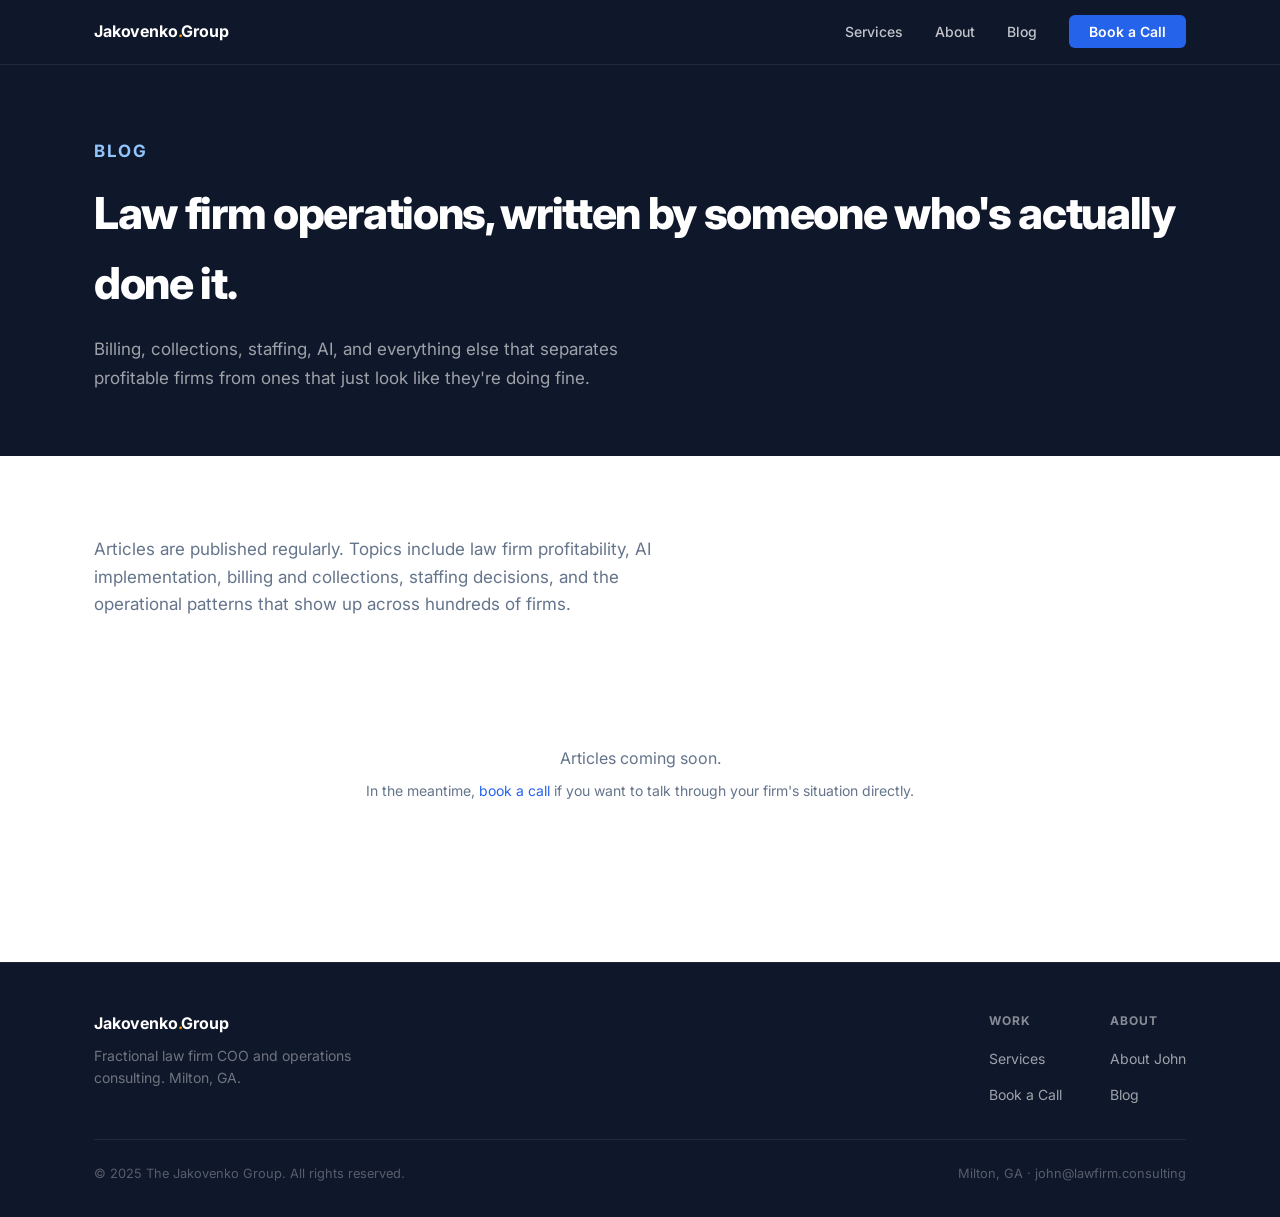
==== blog.html @ 61ae285a "Initial site: The Jakovenko Group — lawfirm.consulting" ====
<!DOCTYPE html>
<html lang="en">
<head>
  <meta charset="UTF-8">
  <meta name="viewport" content="width=device-width, initial-scale=1.0">
  <title>Blog | The Jakovenko Group</title>
  <meta name="description" content="Law firm operations, AI in legal, billing and collections, and what actually makes firms profitable. Written by someone who's been inside hundreds of them.">
  <link rel="canonical" href="https://lawfirm.consulting/blog">
  <link rel="preconnect" href="https://fonts.googleapis.com">
  <link rel="preconnect" href="https://fonts.gstatic.com" crossorigin>
  <link href="https://fonts.googleapis.com/css2?family=Inter:wght@400;500;600;700;800&display=swap" rel="stylesheet">
  <link rel="stylesheet" href="style.css">
</head>
<body>

<nav>
  <div class="container nav-inner">
    <a href="/" class="nav-logo">Jakovenko<span>.</span>Group</a>
    <ul class="nav-links">
      <li><a href="services.html">Services</a></li>
      <li><a href="about.html">About</a></li>
      <li><a href="blog.html">Blog</a></li>
      <li><a href="contact.html" class="nav-cta">Book a Call</a></li>
    </ul>
  </div>
</nav>

<section class="page-hero">
  <div class="container">
    <p class="section-label" style="color: #93c5fd;">Blog</p>
    <h1>Law firm operations, written by someone who's actually done it.</h1>
    <p>Billing, collections, staffing, AI, and everything else that separates profitable firms from ones that just look like they're doing fine.</p>
  </div>
</section>

<section class="section">
  <div class="container">
    <p style="color: var(--muted); font-size: 1.0625rem; max-width: 600px;">Articles are published regularly. Topics include law firm profitability, AI implementation, billing and collections, staffing decisions, and the operational patterns that show up across hundreds of firms.</p>

    <div class="blog-grid" style="margin-top: 48px;">
      <!-- Articles will be added here as the SEO pipeline produces them -->
      <div style="grid-column: 1 / -1; text-align: center; padding: 80px 0; color: var(--muted);">
        <p style="font-size: 1rem;">Articles coming soon.</p>
        <p style="font-size: 0.875rem; margin-top: 8px;">In the meantime, <a href="contact.html">book a call</a> if you want to talk through your firm's situation directly.</p>
      </div>
    </div>
  </div>
</section>

<footer>
  <div class="container">
    <div class="footer-inner">
      <div class="footer-brand">
        <a href="/" class="nav-logo">Jakovenko<span>.</span>Group</a>
        <p>Fractional law firm COO and operations consulting. Milton, GA.</p>
      </div>
      <div class="footer-links">
        <div class="footer-col">
          <h5>Work</h5>
          <ul>
            <li><a href="services.html">Services</a></li>
            <li><a href="contact.html">Book a Call</a></li>
          </ul>
        </div>
        <div class="footer-col">
          <h5>About</h5>
          <ul>
            <li><a href="about.html">About John</a></li>
            <li><a href="blog.html">Blog</a></li>
          </ul>
        </div>
      </div>
    </div>
    <div class="footer-bottom">
      <p>© 2025 The Jakovenko Group. All rights reserved.</p>
      <p>Milton, GA · <a href="mailto:john@lawfirm.consulting" style="color: rgba(255,255,255,0.3);">john@lawfirm.consulting</a></p>
    </div>
  </div>
</footer>

</body>
</html>
---- style.css ----
/* The Jakovenko Group — Shared Stylesheet */

*, *::before, *::after { box-sizing: border-box; margin: 0; padding: 0; }

:root {
  --dark:    #0f172a;
  --navy:    #1e293b;
  --slate:   #334155;
  --mid:     #64748b;
  --light:   #f1f5f9;
  --white:   #ffffff;
  --accent:  #2563eb;
  --accent2: #1d4ed8;
  --gold:    #f59e0b;
  --text:    #1e293b;
  --muted:   #64748b;
  --border:  #e2e8f0;
  --radius:  6px;
  --max:     1140px;
}

html { font-size: 16px; scroll-behavior: smooth; }

body {
  font-family: 'Inter', system-ui, -apple-system, sans-serif;
  color: var(--text);
  background: var(--white);
  line-height: 1.6;
  -webkit-font-smoothing: antialiased;
}

a { color: var(--accent); text-decoration: none; }
a:hover { text-decoration: underline; }

img { max-width: 100%; height: auto; display: block; }

/* ── Layout ─────────────────────────────────── */
.container { max-width: var(--max); margin: 0 auto; padding: 0 24px; }
.section    { padding: 80px 0; }
.section-sm { padding: 48px 0; }

/* ── Nav ─────────────────────────────────────── */
nav {
  background: var(--dark);
  position: sticky;
  top: 0;
  z-index: 100;
  border-bottom: 1px solid rgba(255,255,255,0.08);
}
.nav-inner {
  display: flex;
  align-items: center;
  justify-content: space-between;
  height: 64px;
}
.nav-logo {
  color: var(--white);
  font-size: 1rem;
  font-weight: 700;
  letter-spacing: -0.01em;
  text-decoration: none;
}
.nav-logo span { color: var(--gold); }
.nav-links { display: flex; gap: 32px; list-style: none; }
.nav-links a { color: rgba(255,255,255,0.75); font-size: 0.875rem; font-weight: 500; transition: color 0.15s; }
.nav-links a:hover { color: var(--white); text-decoration: none; }
.nav-cta {
  background: var(--accent);
  color: var(--white) !important;
  padding: 8px 20px;
  border-radius: var(--radius);
  font-weight: 600 !important;
  font-size: 0.875rem !important;
  transition: background 0.15s !important;
}
.nav-cta:hover { background: var(--accent2) !important; }

/* ── Hero ────────────────────────────────────── */
.hero {
  background: var(--dark);
  padding: 100px 0 96px;
  position: relative;
  overflow: hidden;
}
.hero::before {
  content: '';
  position: absolute;
  inset: 0;
  background: radial-gradient(ellipse 80% 60% at 60% 40%, rgba(37,99,235,0.12) 0%, transparent 70%);
  pointer-events: none;
}
.hero-eyebrow {
  display: inline-flex;
  align-items: center;
  gap: 8px;
  background: rgba(37,99,235,0.15);
  border: 1px solid rgba(37,99,235,0.3);
  color: #93c5fd;
  font-size: 0.8rem;
  font-weight: 600;
  letter-spacing: 0.06em;
  text-transform: uppercase;
  padding: 6px 14px;
  border-radius: 100px;
  margin-bottom: 28px;
}
.hero h1 {
  font-size: clamp(2rem, 4.5vw, 3.25rem);
  font-weight: 800;
  color: var(--white);
  line-height: 1.15;
  letter-spacing: -0.03em;
  max-width: 760px;
  margin-bottom: 24px;
}
.hero h1 em { font-style: normal; color: var(--gold); }
.hero-sub {
  color: rgba(255,255,255,0.65);
  font-size: 1.125rem;
  max-width: 560px;
  margin-bottom: 40px;
  line-height: 1.7;
}
.hero-actions { display: flex; gap: 16px; flex-wrap: wrap; align-items: center; }
.btn {
  display: inline-flex;
  align-items: center;
  gap: 8px;
  font-size: 0.9375rem;
  font-weight: 600;
  padding: 13px 28px;
  border-radius: var(--radius);
  transition: all 0.15s;
  cursor: pointer;
  border: none;
  text-decoration: none;
}
.btn-primary { background: var(--accent); color: var(--white); }
.btn-primary:hover { background: var(--accent2); color: var(--white); text-decoration: none; }
.btn-ghost { background: transparent; color: rgba(255,255,255,0.8); border: 1px solid rgba(255,255,255,0.25); }
.btn-ghost:hover { border-color: rgba(255,255,255,0.6); color: var(--white); text-decoration: none; }
.hero-proof {
  margin-top: 64px;
  display: flex;
  gap: 48px;
  flex-wrap: wrap;
}
.proof-item { display: flex; flex-direction: column; }
.proof-num {
  font-size: 2rem;
  font-weight: 800;
  color: var(--white);
  letter-spacing: -0.03em;
  line-height: 1;
}
.proof-num span { color: var(--gold); }
.proof-label { color: rgba(255,255,255,0.5); font-size: 0.8rem; font-weight: 500; margin-top: 4px; }

/* ── Section headings ────────────────────────── */
.section-label {
  font-size: 0.75rem;
  font-weight: 700;
  letter-spacing: 0.1em;
  text-transform: uppercase;
  color: var(--accent);
  margin-bottom: 12px;
}
.section-title {
  font-size: clamp(1.5rem, 3vw, 2.25rem);
  font-weight: 800;
  letter-spacing: -0.025em;
  line-height: 1.2;
  color: var(--dark);
  margin-bottom: 16px;
}
.section-sub {
  font-size: 1.0625rem;
  color: var(--muted);
  max-width: 560px;
  line-height: 1.7;
}

/* ── Pull quote ──────────────────────────────── */
.pull-quote {
  background: var(--light);
  border-left: 4px solid var(--accent);
  padding: 32px 36px;
  border-radius: 0 var(--radius) var(--radius) 0;
  margin: 48px 0;
}
.pull-quote p {
  font-size: 1.25rem;
  font-weight: 600;
  color: var(--dark);
  line-height: 1.5;
  font-style: italic;
}
.pull-quote cite {
  display: block;
  font-size: 0.875rem;
  color: var(--muted);
  font-style: normal;
  margin-top: 12px;
  font-weight: 500;
}

/* ── Services ────────────────────────────────── */
.services-grid {
  display: grid;
  grid-template-columns: repeat(auto-fit, minmax(300px, 1fr));
  gap: 24px;
  margin-top: 48px;
}
.service-card {
  background: var(--white);
  border: 1px solid var(--border);
  border-radius: 8px;
  padding: 32px;
  transition: box-shadow 0.2s, border-color 0.2s;
}
.service-card:hover { box-shadow: 0 8px 32px rgba(0,0,0,0.08); border-color: var(--accent); }
.service-icon {
  width: 44px;
  height: 44px;
  background: rgba(37,99,235,0.08);
  border-radius: 8px;
  display: flex;
  align-items: center;
  justify-content: center;
  margin-bottom: 20px;
}
.service-icon svg { width: 22px; height: 22px; stroke: var(--accent); }
.service-card h3 { font-size: 1.0625rem; font-weight: 700; color: var(--dark); margin-bottom: 10px; letter-spacing: -0.01em; }
.service-card p { font-size: 0.9375rem; color: var(--muted); line-height: 1.65; }

/* ── Process ─────────────────────────────────── */
.process-bg { background: var(--dark); }
.process-bg .section-title { color: var(--white); }
.process-bg .section-label { color: #93c5fd; }
.process-bg .section-sub { color: rgba(255,255,255,0.6); }
.process-steps {
  display: grid;
  grid-template-columns: repeat(auto-fit, minmax(200px, 1fr));
  gap: 2px;
  margin-top: 48px;
  background: rgba(255,255,255,0.06);
  border-radius: 8px;
  overflow: hidden;
}
.process-step {
  background: rgba(255,255,255,0.03);
  padding: 32px 28px;
  position: relative;
}
.step-num {
  font-size: 0.75rem;
  font-weight: 700;
  letter-spacing: 0.08em;
  color: var(--gold);
  margin-bottom: 12px;
}
.process-step h3 { font-size: 0.9375rem; font-weight: 700; color: var(--white); margin-bottom: 8px; }
.process-step p { font-size: 0.875rem; color: rgba(255,255,255,0.5); line-height: 1.6; }

/* ── Belief block ────────────────────────────── */
.beliefs-grid {
  display: grid;
  grid-template-columns: repeat(auto-fit, minmax(280px, 1fr));
  gap: 24px;
  margin-top: 48px;
}
.belief-item { padding: 28px 0; border-top: 2px solid var(--border); }
.belief-item h4 { font-size: 1rem; font-weight: 700; color: var(--dark); margin-bottom: 8px; letter-spacing: -0.01em; }
.belief-item p { font-size: 0.9375rem; color: var(--muted); line-height: 1.65; }

/* ── CTA band ────────────────────────────────── */
.cta-band {
  background: var(--accent);
  padding: 72px 0;
  text-align: center;
}
.cta-band h2 {
  font-size: clamp(1.5rem, 3vw, 2.25rem);
  font-weight: 800;
  color: var(--white);
  letter-spacing: -0.025em;
  margin-bottom: 16px;
}
.cta-band p { color: rgba(255,255,255,0.8); font-size: 1.0625rem; margin-bottom: 36px; }
.btn-white { background: var(--white); color: var(--accent); }
.btn-white:hover { background: var(--light); color: var(--accent); text-decoration: none; }

/* ── Footer ──────────────────────────────────── */
footer {
  background: var(--dark);
  padding: 48px 0 32px;
  border-top: 1px solid rgba(255,255,255,0.06);
}
.footer-inner {
  display: flex;
  justify-content: space-between;
  align-items: flex-start;
  gap: 32px;
  flex-wrap: wrap;
  padding-bottom: 32px;
  border-bottom: 1px solid rgba(255,255,255,0.08);
}
.footer-brand p { font-size: 0.875rem; color: rgba(255,255,255,0.4); margin-top: 8px; max-width: 260px; }
.footer-links { display: flex; gap: 48px; flex-wrap: wrap; }
.footer-col h5 { color: rgba(255,255,255,0.5); font-size: 0.75rem; font-weight: 700; letter-spacing: 0.08em; text-transform: uppercase; margin-bottom: 16px; }
.footer-col ul { list-style: none; display: flex; flex-direction: column; gap: 10px; }
.footer-col a { color: rgba(255,255,255,0.6); font-size: 0.875rem; transition: color 0.15s; }
.footer-col a:hover { color: var(--white); text-decoration: none; }
.footer-bottom { display: flex; justify-content: space-between; align-items: center; padding-top: 24px; flex-wrap: wrap; gap: 12px; }
.footer-bottom p { color: rgba(255,255,255,0.3); font-size: 0.8rem; }

/* ── Page hero (interior pages) ─────────────── */
.page-hero { background: var(--dark); padding: 72px 0 64px; }
.page-hero h1 { font-size: clamp(1.75rem, 3.5vw, 2.75rem); font-weight: 800; color: var(--white); letter-spacing: -0.03em; margin-bottom: 16px; }
.page-hero p { color: rgba(255,255,255,0.6); font-size: 1.0625rem; max-width: 560px; line-height: 1.7; }

/* ── About specific ──────────────────────────── */
.about-grid { display: grid; grid-template-columns: 1fr 1fr; gap: 80px; align-items: start; }
.about-body p { font-size: 1.0625rem; color: var(--muted); line-height: 1.75; margin-bottom: 20px; }
.about-body p strong { color: var(--dark); font-weight: 600; }
.cred-list { list-style: none; display: flex; flex-direction: column; gap: 16px; }
.cred-list li { display: flex; align-items: flex-start; gap: 12px; font-size: 0.9375rem; color: var(--muted); }
.cred-list li::before { content: ''; width: 6px; height: 6px; border-radius: 50%; background: var(--accent); margin-top: 9px; flex-shrink: 0; }

/* ── Blog ────────────────────────────────────── */
.blog-grid { display: grid; grid-template-columns: repeat(auto-fill, minmax(320px, 1fr)); gap: 28px; margin-top: 48px; }
.blog-card { border: 1px solid var(--border); border-radius: 8px; overflow: hidden; transition: box-shadow 0.2s; }
.blog-card:hover { box-shadow: 0 6px 24px rgba(0,0,0,0.08); }
.blog-card-body { padding: 24px; }
.blog-tag { font-size: 0.75rem; font-weight: 700; color: var(--accent); text-transform: uppercase; letter-spacing: 0.06em; }
.blog-card h3 { font-size: 1rem; font-weight: 700; color: var(--dark); margin: 8px 0 10px; letter-spacing: -0.01em; line-height: 1.4; }
.blog-card p { font-size: 0.875rem; color: var(--muted); line-height: 1.6; }

/* ── Contact form ────────────────────────────── */
.contact-grid { display: grid; grid-template-columns: 1fr 1fr; gap: 80px; align-items: start; }
.contact-info h3 { font-size: 1.25rem; font-weight: 700; color: var(--dark); margin-bottom: 12px; letter-spacing: -0.02em; }
.contact-info p { font-size: 0.9375rem; color: var(--muted); line-height: 1.7; margin-bottom: 32px; }
.contact-detail { display: flex; flex-direction: column; gap: 12px; }
.contact-detail a { font-size: 0.9375rem; color: var(--text); font-weight: 500; }
form { display: flex; flex-direction: column; gap: 16px; }
label { font-size: 0.875rem; font-weight: 600; color: var(--dark); display: block; margin-bottom: 6px; }
input, textarea, select {
  width: 100%;
  padding: 11px 14px;
  font-size: 0.9375rem;
  border: 1px solid var(--border);
  border-radius: var(--radius);
  font-family: inherit;
  color: var(--text);
  background: var(--white);
  transition: border-color 0.15s;
}
input:focus, textarea:focus, select:focus {
  outline: none;
  border-color: var(--accent);
  box-shadow: 0 0 0 3px rgba(37,99,235,0.1);
}
textarea { resize: vertical; min-height: 140px; }
.form-note { font-size: 0.8rem; color: var(--muted); }

/* ── Responsive ──────────────────────────────── */
@media (max-width: 768px) {
  .nav-links { display: none; }
  .hero { padding: 64px 0 56px; }
  .hero-proof { gap: 32px; }
  .about-grid, .contact-grid { grid-template-columns: 1fr; gap: 40px; }
  .footer-inner { flex-direction: column; }
  .process-steps { grid-template-columns: 1fr; }
}
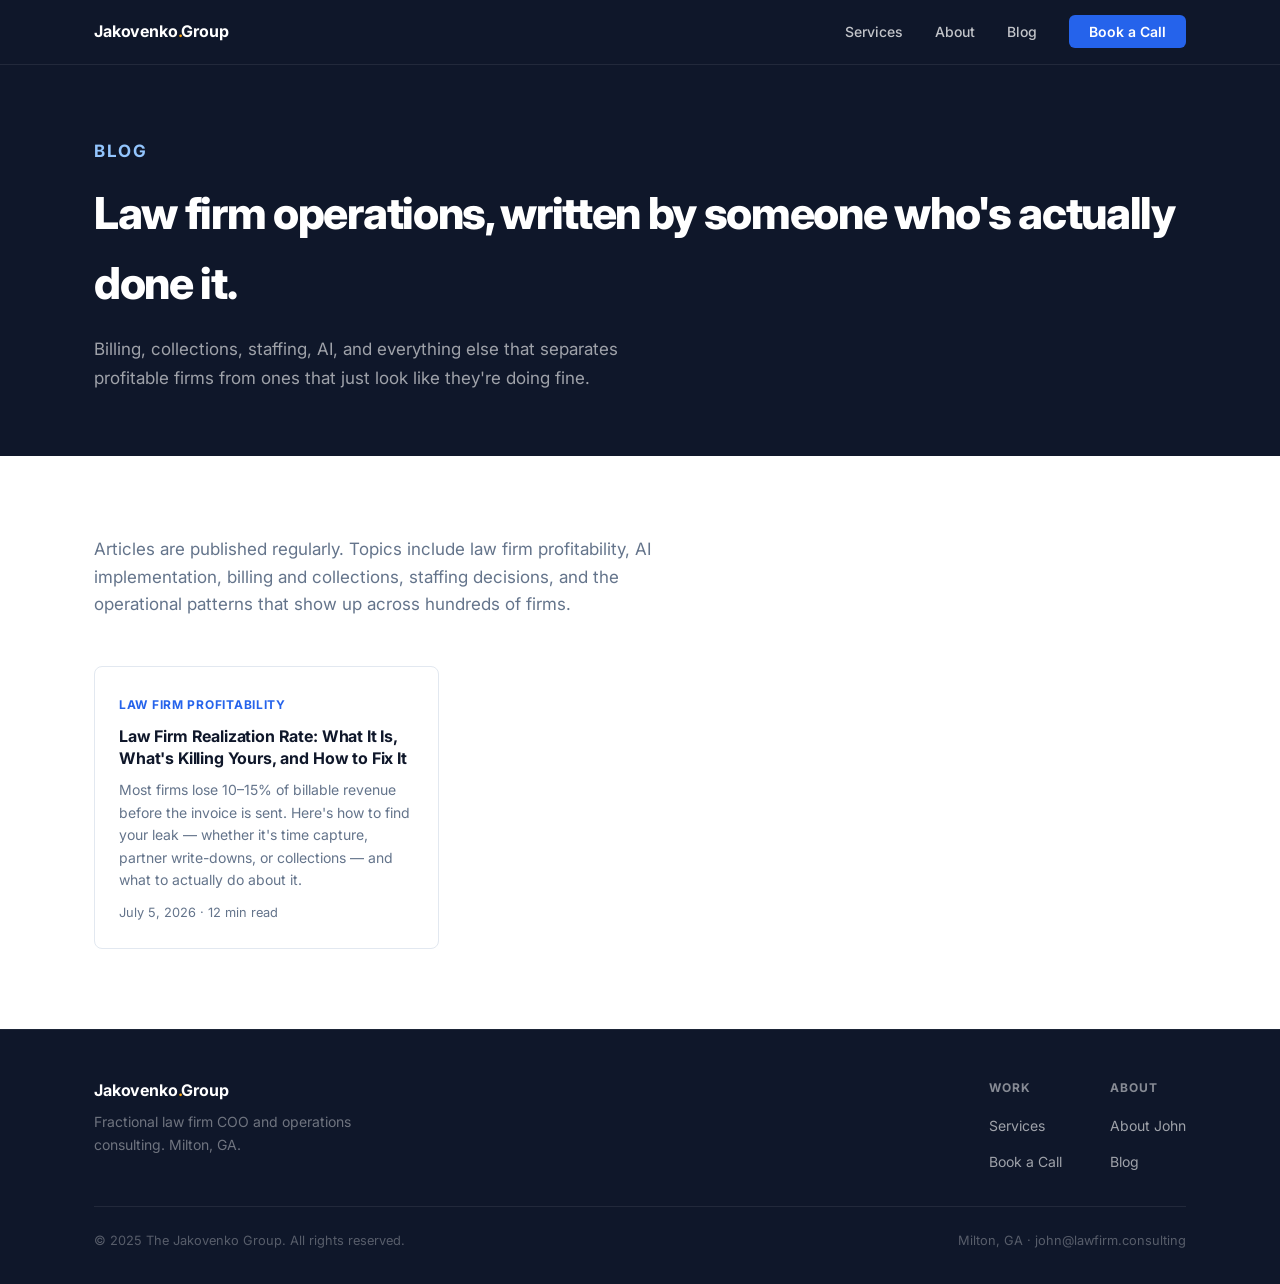
==== commit e1f8f4d8: "Add law firm realization rate article + update blog index and sitemap" ====
--- a/blog.html
+++ b/blog.html
@@ -38,11 +38,18 @@
     <p style="color: var(--muted); font-size: 1.0625rem; max-width: 600px;">Articles are published regularly. Topics include law firm profitability, AI implementation, billing and collections, staffing decisions, and the operational patterns that show up across hundreds of firms.</p>
 
     <div class="blog-grid" style="margin-top: 48px;">
-      <!-- Articles will be added here as the SEO pipeline produces them -->
-      <div style="grid-column: 1 / -1; text-align: center; padding: 80px 0; color: var(--muted);">
-        <p style="font-size: 1rem;">Articles coming soon.</p>
-        <p style="font-size: 0.875rem; margin-top: 8px;">In the meantime, <a href="contact.html">book a call</a> if you want to talk through your firm's situation directly.</p>
-      </div>
+
+      <a href="blog/law-firm-realization-rate.html" style="text-decoration: none; color: inherit;">
+        <div class="blog-card">
+          <div class="blog-card-body">
+            <span class="blog-tag">Law Firm Profitability</span>
+            <h3>Law Firm Realization Rate: What It Is, What's Killing Yours, and How to Fix It</h3>
+            <p>Most firms lose 10–15% of billable revenue before the invoice is sent. Here's how to find your leak — whether it's time capture, partner write-downs, or collections — and what to actually do about it.</p>
+            <p style="font-size: 0.8rem; color: var(--muted); margin-top: 12px;">July 5, 2026 · 12 min read</p>
+          </div>
+        </div>
+      </a>
+
     </div>
   </div>
 </section>
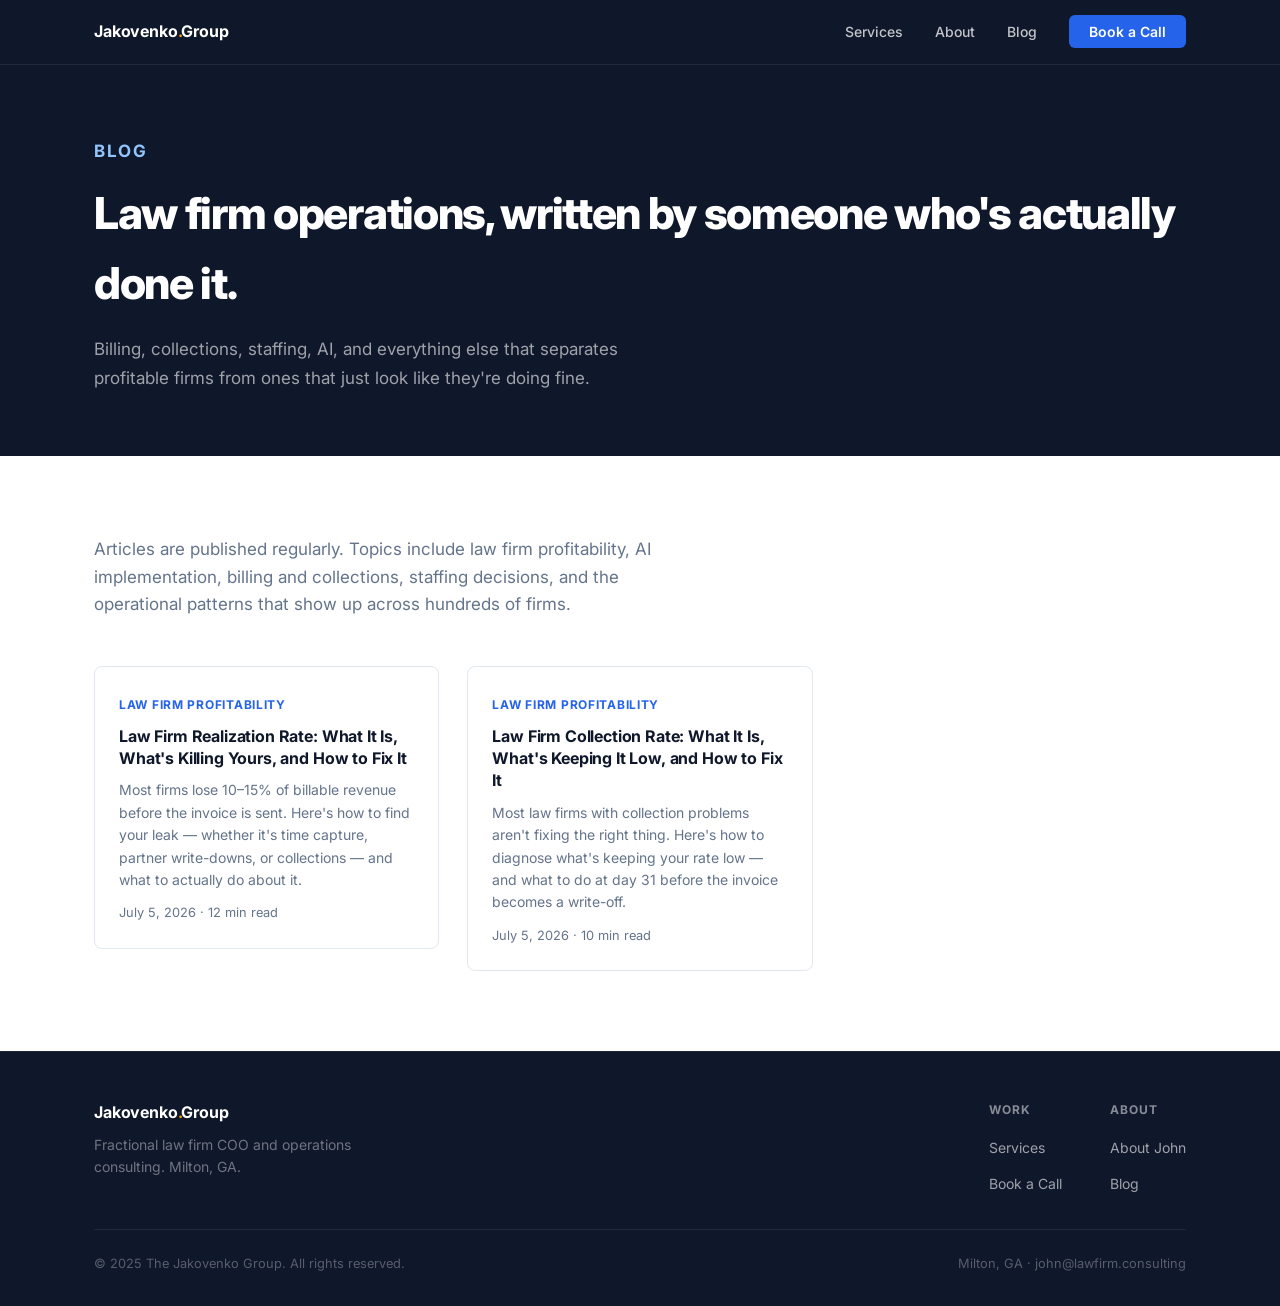
==== commit a3745774: "Add law firm collection rate article + cross-link from realization rate" ====
--- a/blog.html
+++ b/blog.html
@@ -50,6 +50,17 @@
         </div>
       </a>
 
+      <a href="blog/law-firm-collection-rate.html" style="text-decoration: none; color: inherit;">
+        <div class="blog-card">
+          <div class="blog-card-body">
+            <span class="blog-tag">Law Firm Profitability</span>
+            <h3>Law Firm Collection Rate: What It Is, What's Keeping It Low, and How to Fix It</h3>
+            <p>Most law firms with collection problems aren't fixing the right thing. Here's how to diagnose what's keeping your rate low — and what to do at day 31 before the invoice becomes a write-off.</p>
+            <p style="font-size: 0.8rem; color: var(--muted); margin-top: 12px;">July 5, 2026 · 10 min read</p>
+          </div>
+        </div>
+      </a>
+
     </div>
   </div>
 </section>
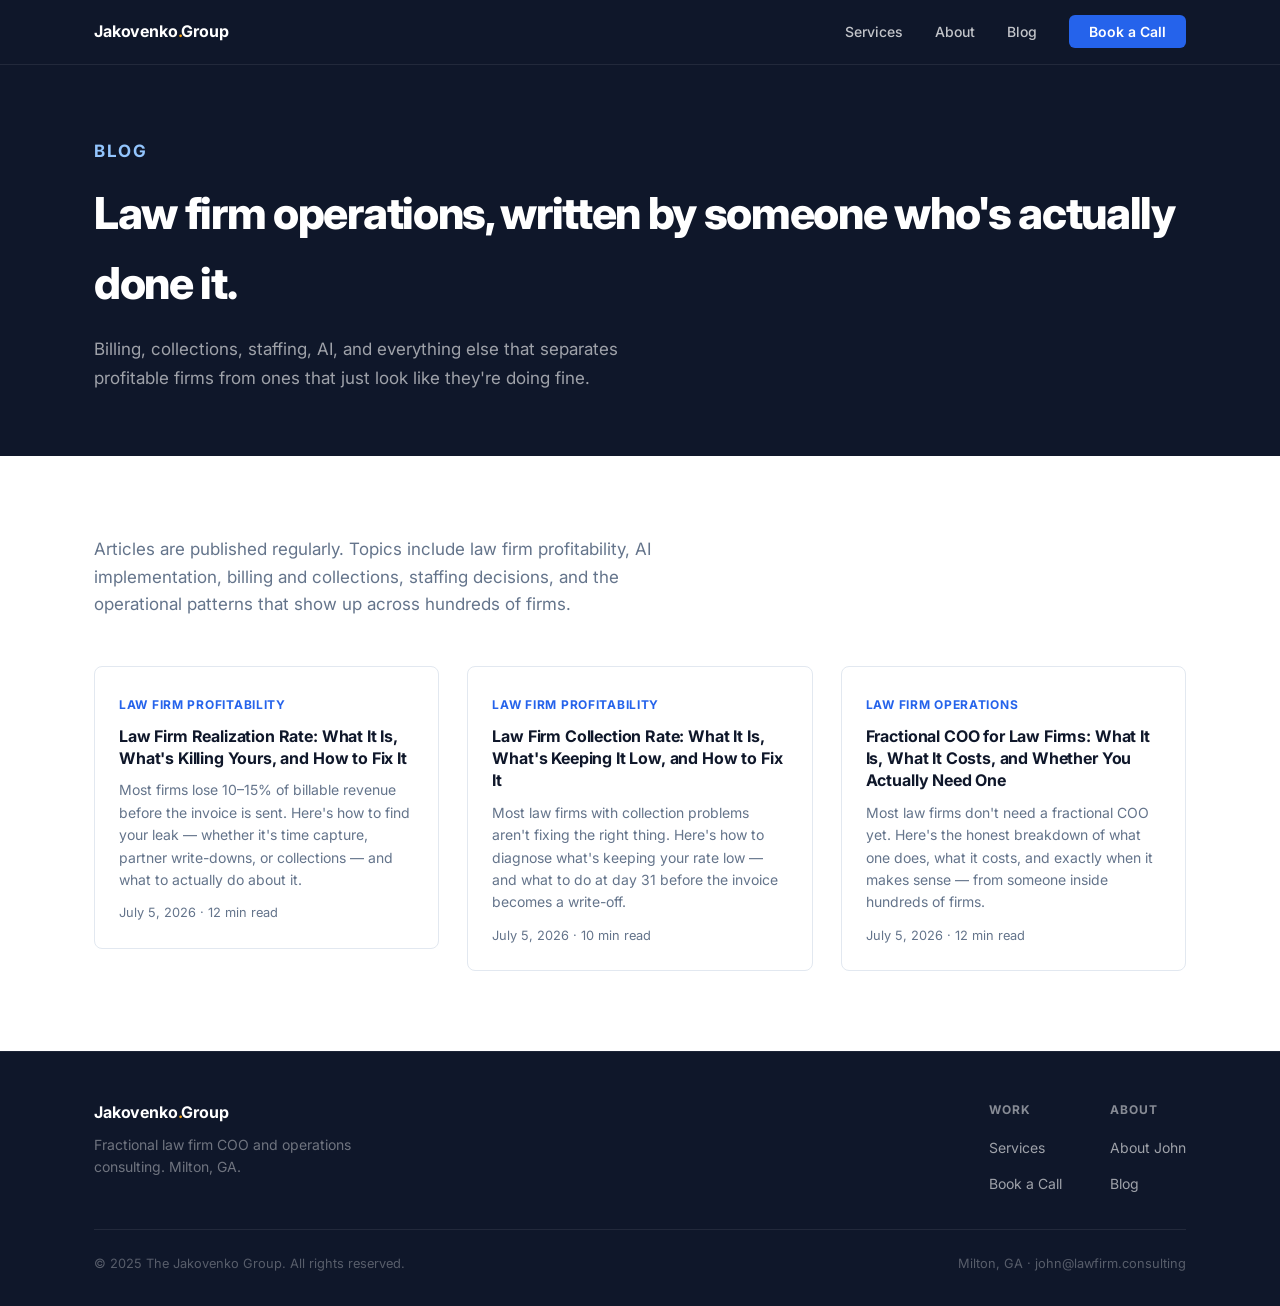
==== commit f299abfc: "Add fractional COO article, update blog index and sitemap" ====
--- a/blog.html
+++ b/blog.html
@@ -61,6 +61,17 @@
         </div>
       </a>
 
+      <a href="blog/fractional-coo-law-firm.html" style="text-decoration: none; color: inherit;">
+        <div class="blog-card">
+          <div class="blog-card-body">
+            <span class="blog-tag">Law Firm Operations</span>
+            <h3>Fractional COO for Law Firms: What It Is, What It Costs, and Whether You Actually Need One</h3>
+            <p>Most law firms don't need a fractional COO yet. Here's the honest breakdown of what one does, what it costs, and exactly when it makes sense — from someone inside hundreds of firms.</p>
+            <p style="font-size: 0.8rem; color: var(--muted); margin-top: 12px;">July 5, 2026 · 12 min read</p>
+          </div>
+        </div>
+      </a>
+
     </div>
   </div>
 </section>
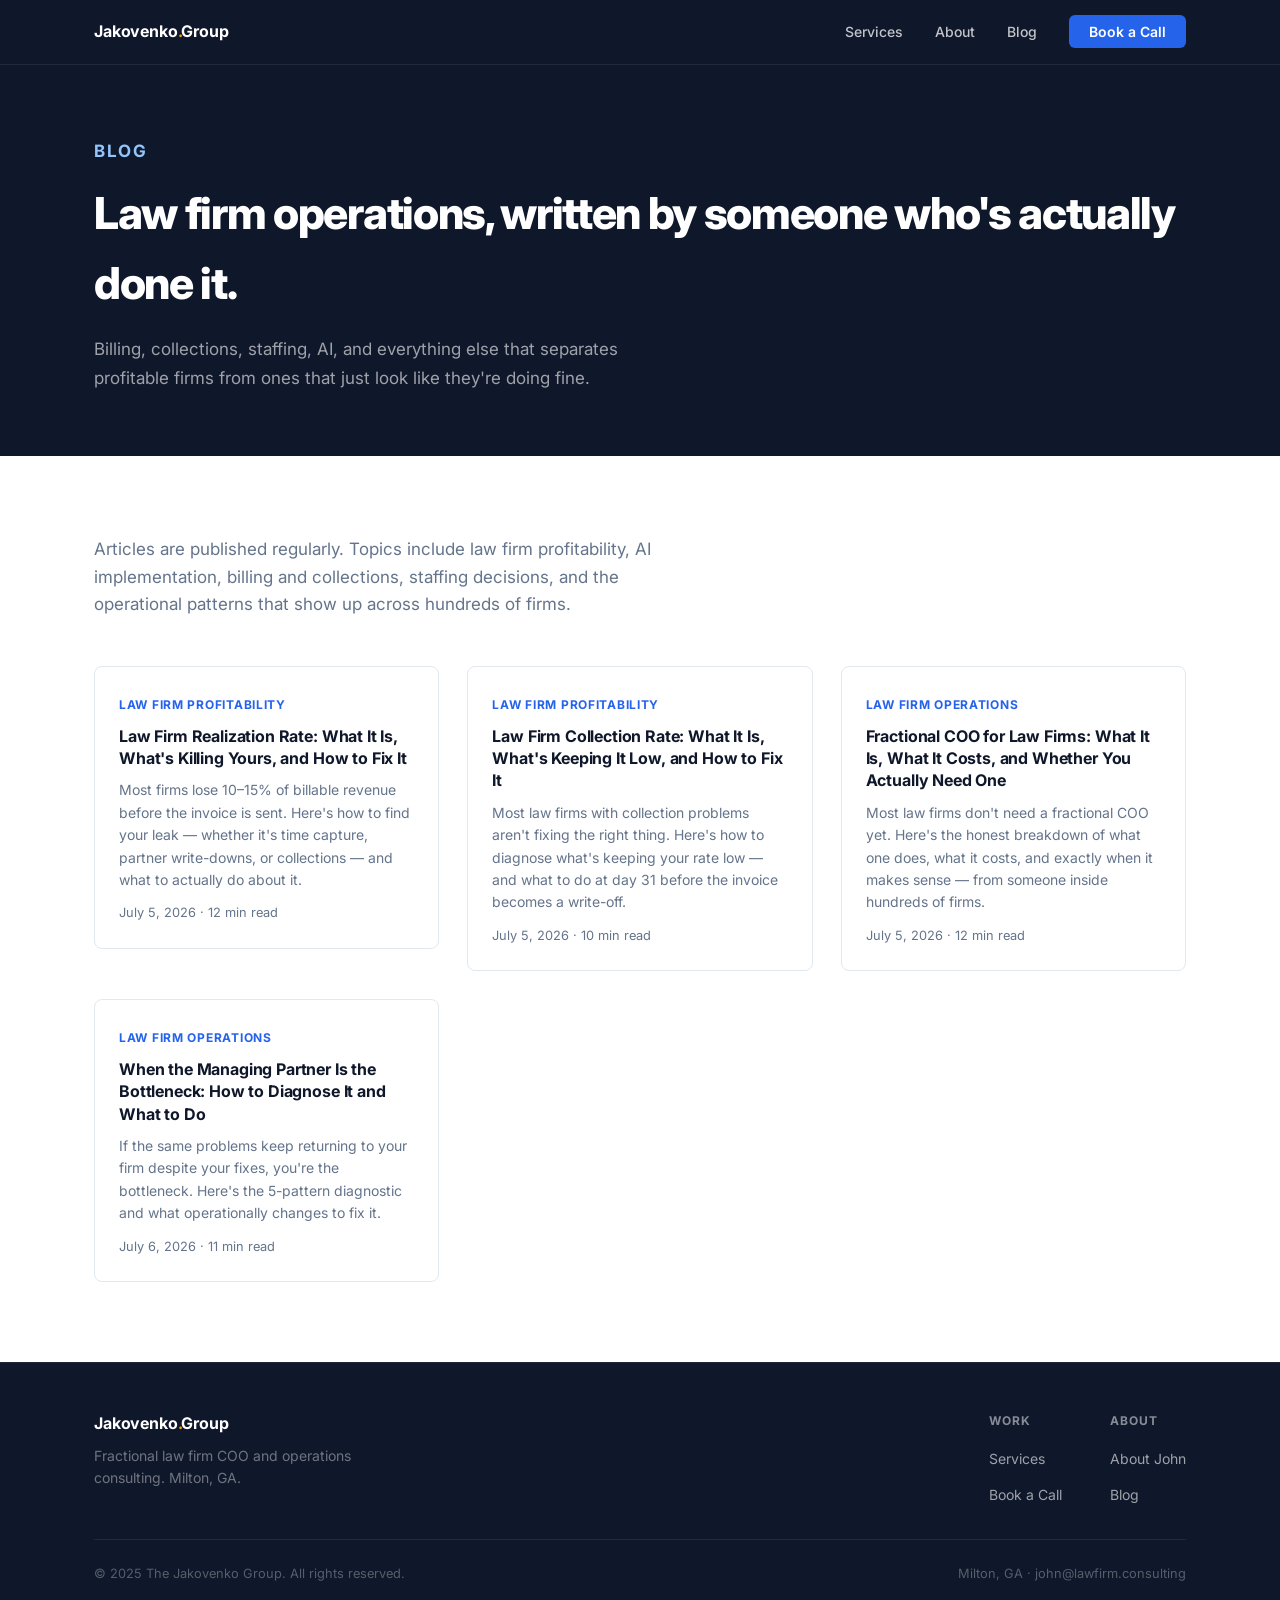
==== commit 9b87e76e: "Add managing-partner-bottleneck article, update blog index and sitemap" ====
--- a/blog.html
+++ b/blog.html
@@ -72,6 +72,17 @@
         </div>
       </a>
 
+      <a href="blog/managing-partner-bottleneck.html" style="text-decoration: none; color: inherit;">
+        <div class="blog-card">
+          <div class="blog-card-body">
+            <span class="blog-tag">Law Firm Operations</span>
+            <h3>When the Managing Partner Is the Bottleneck: How to Diagnose It and What to Do</h3>
+            <p>If the same problems keep returning to your firm despite your fixes, you're the bottleneck. Here's the 5-pattern diagnostic and what operationally changes to fix it.</p>
+            <p style="font-size: 0.8rem; color: var(--muted); margin-top: 12px;">July 6, 2026 · 11 min read</p>
+          </div>
+        </div>
+      </a>
+
     </div>
   </div>
 </section>
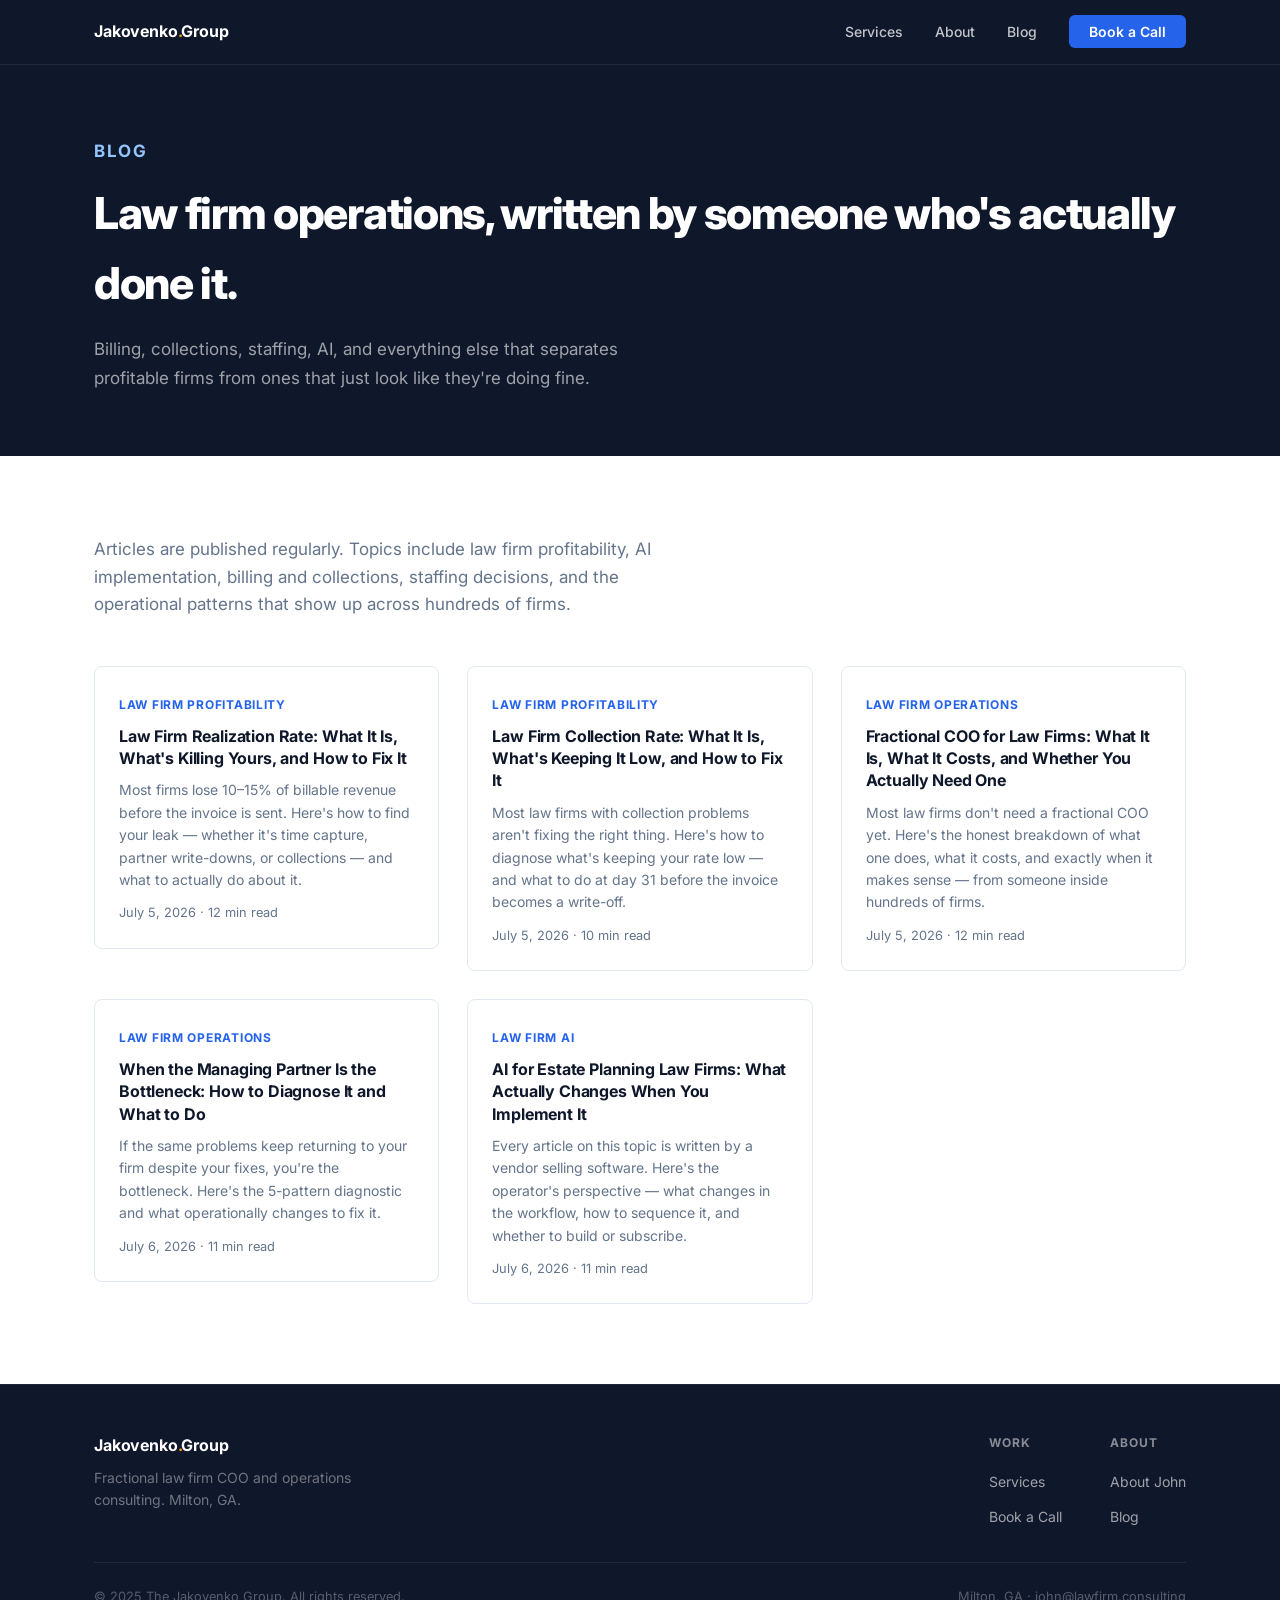
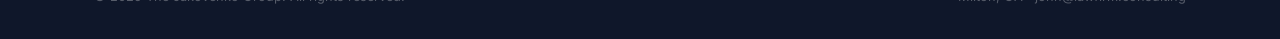
==== commit 0ab3bf4e: "Add ai-estate-planning-law-firm article, update blog index and sitemap" ====
--- a/blog.html
+++ b/blog.html
@@ -83,6 +83,17 @@
         </div>
       </a>
 
+      <a href="blog/ai-estate-planning-law-firm.html" style="text-decoration: none; color: inherit;">
+        <div class="blog-card">
+          <div class="blog-card-body">
+            <span class="blog-tag">Law Firm AI</span>
+            <h3>AI for Estate Planning Law Firms: What Actually Changes When You Implement It</h3>
+            <p>Every article on this topic is written by a vendor selling software. Here's the operator's perspective — what changes in the workflow, how to sequence it, and whether to build or subscribe.</p>
+            <p style="font-size: 0.8rem; color: var(--muted); margin-top: 12px;">July 6, 2026 · 11 min read</p>
+          </div>
+        </div>
+      </a>
+
     </div>
   </div>
 </section>
